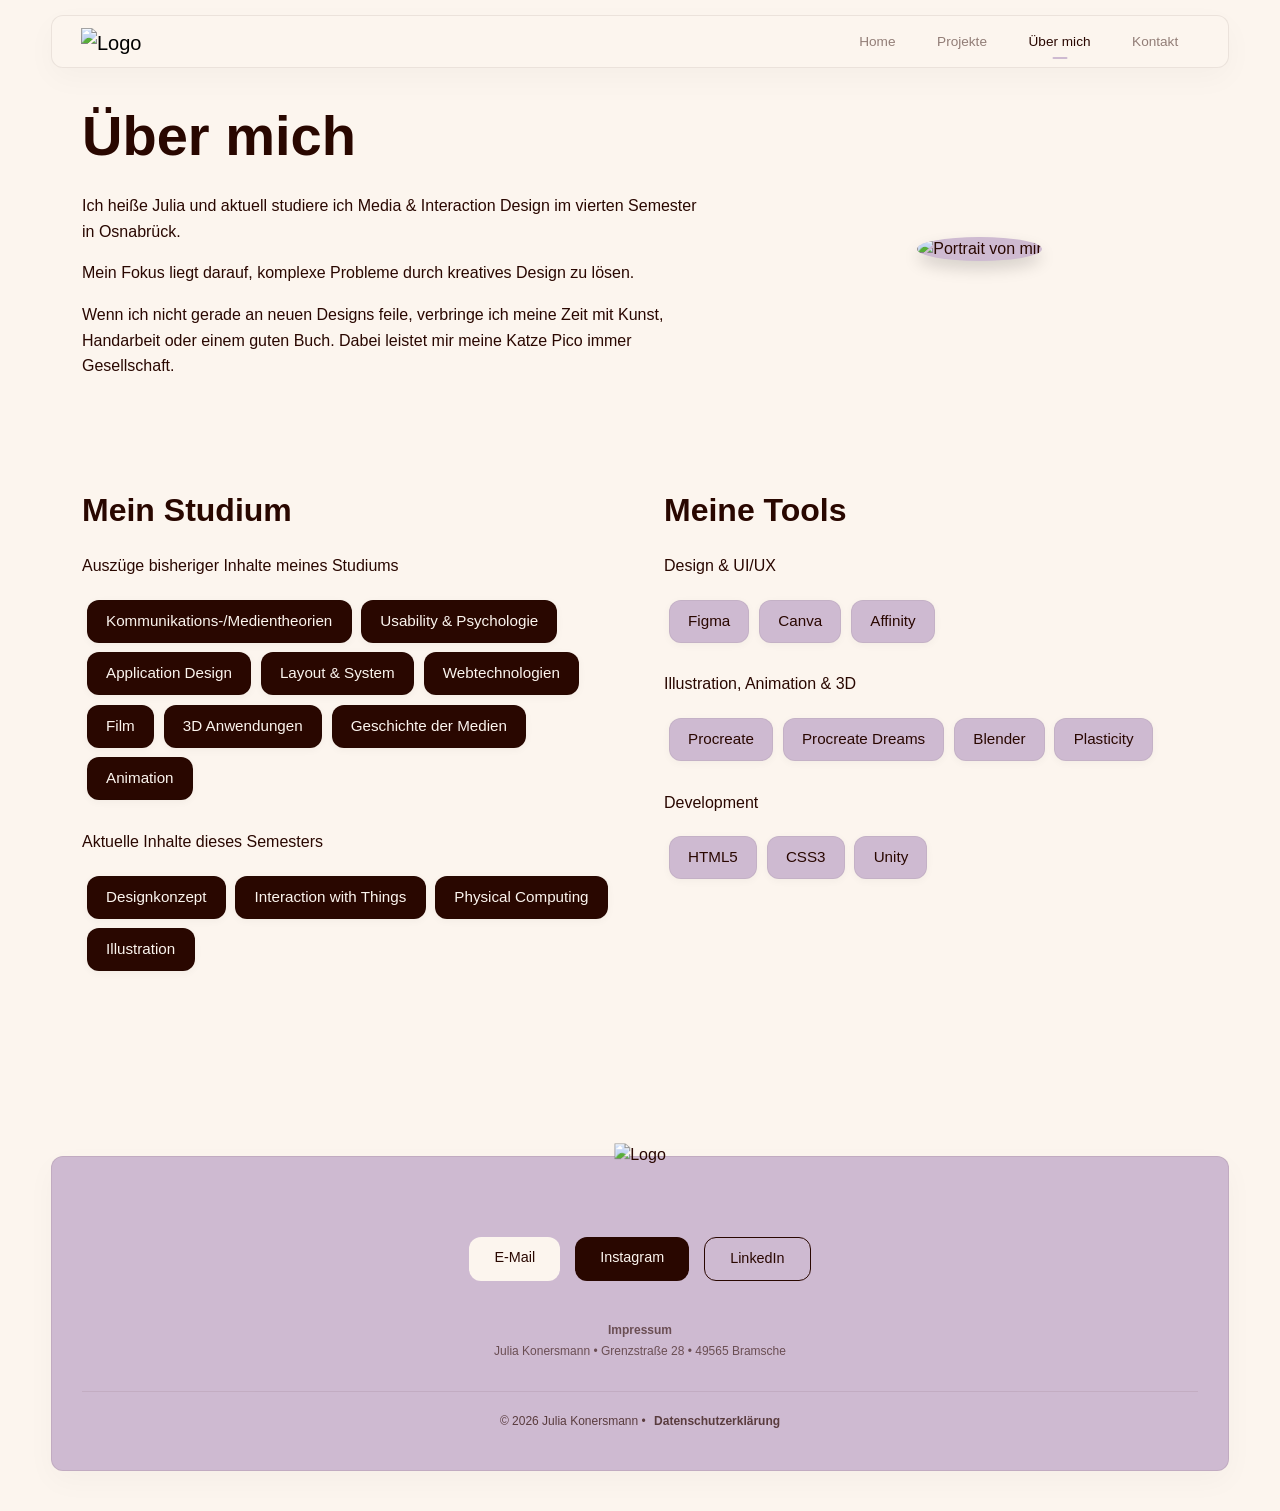
==== about.html @ 4ad44447 "Texte überarbeitet" ====
<!DOCTYPE html>
<html lang="de">

<head>
    <meta charset="UTF-8">
    <meta name="viewport" content="width=device-width, initial-scale=1.0">
    <title>Über mich</title>
    <link rel="icon" type="image/svg+xml" href="images/logo.svg">
    <link href="https://cdn.jsdelivr.net/npm/bootstrap@5.3.3/dist/css/bootstrap.min.css" rel="stylesheet">
    <link rel="stylesheet" href="css/styles.css">

</head>

<body>

    <nav class="navbar navbar-expand-lg fixed-top">
        <div class="container-fluid">
            <a class="navbar-brand" href="index.html">
                <img src="images/logo.svg" height="50" alt="Logo">
            </a>
            <button class="navbar-toggler" type="button" data-bs-toggle="collapse" data-bs-target="#navmenu">
                <span class="navbar-toggler-icon"></span>
            </button>
            <div class="collapse navbar-collapse" id="navmenu">
                <ul class="navbar-nav ms-auto">
                    <li class="nav-item"><a class="nav-link" href="index.html">Home</a></li>
                    <li class="nav-item"><a class="nav-link" href="projects.html">Projekte</a></li>
                    <li class="nav-item"><a class="nav-link active" href="about.html">Über mich</a></li>
                    <li class="nav-item"><a class="nav-link" href="contact.html">Kontakt</a></li>
                </ul>
            </div>
        </div>
    </nav>

    <section class="container py-5 mt-4">
        <div class="row align-items-center g-5">
            <div class="col-lg-7">
                <h1 class="display-4 mb-4">Über mich</h1>
                <p class="lead">Ich heiße Julia und aktuell studiere ich Media & Interaction Design im vierten Semester in Osnabrück.</p>
                <p class="lead">Mein Fokus liegt darauf, komplexe Probleme durch kreatives Design zu lösen.</p>
                <p class="lead">
                    Wenn ich nicht gerade an neuen Designs feile, verbringe ich meine Zeit mit Kunst,
                    Handarbeit oder einem guten Buch. Dabei leistet mir meine Katze Pico immer Gesellschaft.
                </p>
            </div>
            <div class="col-lg-5 text-center">
                <img src="images/profile-placeholder.jpg" alt="Portrait von mir" class="img-fluid rounded-circle shadow"
                    style="max-width: 300px; aspect-ratio: 1/1; object-fit: cover; background-color: #CEBAD1;">
            </div>
        </div>
    </section>

    <section class="container py-5 mb-5">
        <div class="row g-5">
            <div class="col-lg-6">
                <h2 class="mb-4">Mein Studium</h2>
                <div class="mb-4">
                    <p class="section-description">Auszüge bisheriger Inhalte meines Studiums</p>
                    <div class="d-flex flex-wrap">
                        <span class="study-badge">Kommunikations-/Medientheorien</span>
                        <span class="study-badge">Usability & Psychologie</span>
                        <span class="study-badge">Application Design</span>
                        <span class="study-badge">Layout & System</span>
                        <span class="study-badge">Webtechnologien</span>
                        <span class="study-badge">Film</span>
                        <span class="study-badge">3D Anwendungen</span>
                        <span class="study-badge">Geschichte der Medien</span>
                        <span class="study-badge">Animation</span>
                    </div>
                </div>

                <div class="mb-4">
                    <p class="section-description">Aktuelle Inhalte dieses Semesters</p>
                    <div class="d-flex flex-wrap">
                        <span class="study-badge">Designkonzept</span>
                        <span class="study-badge">Interaction with Things</span>
                        <span class="study-badge">Physical Computing</span>
                        <span class="study-badge">Illustration</span>
                    </div>
                </div>
            </div>

            <div class="col-lg-6">
                <h2 class="mb-4">Meine Tools</h2>
                <div class="mb-4">
                    <p class="section-description">Design & UI/UX</p>
                    <div class="d-flex flex-wrap">
                        <span class="tool-badge">Figma</span>
                        <span class="tool-badge">Canva</span>
                        <span class="tool-badge">Affinity</span>
                    </div>
                </div>

                <div class="mb-4">
                    <p class="section-description">Illustration, Animation & 3D</p>
                    <div class="d-flex flex-wrap">
                        <span class="tool-badge">Procreate</span>
                        <span class="tool-badge">Procreate Dreams</span>
                        <span class="tool-badge">Blender</span>
                        <span class="tool-badge">Plasticity</span>
                    </div>
                </div>

                <div class="mb-4">
                    <p class="section-description">Development</p>
                    <div class="d-flex flex-wrap">
                        <span class="tool-badge">HTML5</span>
                        <span class="tool-badge">CSS3</span>
                        <span class="tool-badge">Unity</span>
                    </div>
                </div>
            </div>

        </div>
    </section>

    <footer class="site-footer">
        <div class="container text-center">
            <div class="footer-logo-wrapper">
                <img src="images/logo.svg" class="footer-logo" alt="Logo">
            </div>

            <div class="footer-stamps justify-content-center">
                <a href="#" class="stamp-btn stamp-beige">E-Mail</a>
                <a href="#" class="stamp-btn stamp-dark">Instagram</a>
                <a href="#" class="stamp-btn stamp-outline">LinkedIn</a>
            </div>

            <div class="footer-mini-impressum">
                <p><strong>Impressum</strong></p>
                <p>Julia Konersmann • Grenzstraße 28 • 49565 Bramsche</p>
            </div>

            <div class="footer-info-bar">
                <div class="footer-copyright w-100">
                    © 2026 Julia Konersmann •
                    <a href="documents/datenschutzerklaerung.pdf" target="_blank" rel="noopener noreferrer">
                        Datenschutzerklärung
                    </a>
                </div>
            </div>
        </div>
    </footer>

    <script src="https://cdn.jsdelivr.net/npm/bootstrap@5.3.3/dist/js/bootstrap.bundle.min.js"></script>
</body>

</html>
---- css/styles.css ----
/* ==========================================================================
   PORTFOLIO JULIA - HAUPT-STYLESHEET
   ========================================================================== */

/* ==========================================================================
   1. SCHRIFTEN & UTILITIES
   ========================================================================== */

   @font-face {
    font-family: 'Inter';
    src: url("../fonts/Inter/Inter-VariableFont_opsz\,wght.ttf");
    font-display: swap;
}

@font-face {
    font-family: 'Super Fashion';
    src: url("../fonts/SuperFashion.ttf");
    font-display: swap;
}

.object-fit-cover {
    object-fit: cover;
}


/* ==========================================================================
   2. BASIS-EINSTELLUNGEN & RESET
   ========================================================================== */

html {
    overflow-y: scroll;
    overflow-x: hidden;
    width: 100%;
}

body {
    margin: 0;
    padding: 0;
    padding-top: 30px;
    font-family: 'Inter', sans-serif;
    background-color: #FCF5EE;
    color: #290700;
    font-weight: 500;
    min-height: 100vh;
    display: flex;
    flex-direction: column;
    overflow-x: hidden;
    width: 100%;
}


/* ==========================================================================
   3. TYPOGRAFIE
   ========================================================================== */

h1, h2, .display-3, .display-4, .hero-title,
.about-hero h1, .contact-hero h1, .projects-header h1 {
    font-family: 'Super Fashion', sans-serif;
    font-weight: 700;
    text-transform: none;
    margin-bottom: 1.5rem;
}

.about-hero h1, .contact-hero h1, .projects-header h1 {
    font-size: 3.5rem;
}

.hero-title {
    font-size: 4rem;
}

.hero-subtitle {
    margin-top: 1rem;
}

h3, h4, .card-title {
    font-family: 'Inter', sans-serif;
    font-weight: 700;
    margin-top: 1.5rem;
}

p, .nav-link {
    font-weight: 500;
    line-height: 1.6;
}

.lead, .section-description {
    font-size: 1rem;
    font-weight: 500;
    line-height: 1.6;
    color: #290700;
    margin-bottom: 1rem;
}

.insta-link {
    color: #290700;
    text-decoration: none;
    font-weight: 700;
    border-bottom: 2px solid #CEBAD1;
    transition: all 0.3s ease;
}


/* ==========================================================================
   4. NAVIGATION (NAVBAR)
   ========================================================================== */

.navbar {
    padding-top: 15px;
    background: none !important;
}

.navbar .container-fluid {
    max-width: 92%;
    background-color: #FCF5EE;
    backdrop-filter: blur(20px);
    -webkit-backdrop-filter: blur(20px);
    border-radius: 12px;
    padding: 0.3rem 1.8rem;
    border: 1px solid rgba(41, 7, 0, 0.08);
    box-shadow: 0 10px 30px rgba(0, 0, 0, 0.03);
}

.navbar-nav .nav-link {
    font-size: 0.85rem;
    color: #290700 !important;
    opacity: 0.5;
    margin: 0 0.8rem;
    position: relative;
    transition: opacity 0.3s ease;
}

.navbar-nav .nav-link::after {
    content: '';
    position: absolute;
    bottom: 2px;
    left: 50%;
    width: 0;
    height: 2px;
    background-color: #CEBAD1;
    transition: all 0.3s ease;
    transform: translateX(-50%);
    border-radius: 10px;
}

.navbar .nav-link:hover::after,
.navbar .nav-link.active::after {
    width: 15px;
}

.navbar .nav-link:hover,
.navbar .nav-link.active {
    opacity: 1;
}

.navbar-brand img {
    height: 38px;
    width: auto;
    transition: transform 0.4s cubic-bezier(0.175, 0.885, 0.32, 1.275);
}

.navbar-brand:hover img {
    transform: scale(1.1) rotate(-5deg);
}


/* ==========================================================================
   5. LAYOUT-BEREICHE (HERO & SECTIONS)
   ========================================================================== */

.hero, .about-hero, .contact-hero {
    min-height: 100vh;
    padding-top: 100px;
    display: flex;
    justify-content: center;
    align-items: center;
    margin: 0;
    padding: 0;
}

.hero .container, .about-hero .container, .contact-hero .container {
    width: 100%;
    max-width: 1200px;
    padding: 0 20px;
    text-align: center;
}

.hero-vertical-layout {
    min-height: 100vh;
    background-color: #FCF5EE;
    display: flex;
    flex-direction: column;
}

.hero-video-contain {
    width: 100%;
    height: auto;
    max-height: 70vh;
    object-fit: contain;
    border-radius: 20px;
    display: block;
    background-color: #FCF5EE;
}

.hero-animation {
    width: 100%;
    height: auto;
    margin: 2rem auto 0 auto;
    background-color: #FCF5EE;
}

.slide-in-right-delayed {
    padding-bottom: 20px;
}


/* ==========================================================================
   6. KOMPONENTEN & UNIFORMES PROJEKT-GALERIE-SYSTEM
   ========================================================================== */

/* Projekt-Karten (Übersicht) */
.project-card {
    height: 100%;
    display: flex;
    flex-direction: column;
    background-color: #CEBAD1;
    color: #290700;
    transition: transform 0.3s ease;
    border: none;
    box-shadow: 0 10px 30px rgba(0, 0, 0, 0.05);
    overflow: hidden;
    position: relative;
    border-radius: 12px;
}

.project-card:hover {
    transform: translateY(-10px);
}

.card-image-wrapper {
    position: relative;
    width: 100%;
    padding-top: 0;
    overflow: hidden;
}

.card-image-wrapper img {
    position: absolute;
    top: 0; left: 0; width: 100%; height: 100%;
    object-fit: cover;
    transition: opacity 0.5s ease-in-out;
}

.image-final { z-index: 2; opacity: 1; }
.image-sketch { z-index: 1; }
.project-card:hover .image-final { opacity: 0; }

.stretched-link::after {
    position: absolute;
    top: 0; right: 0; bottom: 0; left: 0;
    z-index: 10;
    content: "";
}

/* Badges / Stempel */
.tool-badge, .study-badge {
    font-size: 0.95rem;
    font-weight: 500;
    padding: 0.6em 1.2em;
    margin: 0.3rem;
    display: inline-block;
    border-radius: 12px;
    border: 1px solid rgba(0, 0, 0, 0.05);
    box-shadow: 0 2px 8px rgba(0, 0, 0, 0.04);
    text-decoration: none;
}

.tool-badge { background-color: #CEBAD1; color: #290700; }
.study-badge { background-color: #290700; color: #FCF5EE; }

/* --- DAS UNUMSTÖSSLICHE PROJEKT-GALERIE-SYSTEM (550px Desktop) --- */
.project-detail-layout {
    background-color: #FCF5EE;
    min-height: 100vh;
}

@media (min-width: 992px) {
    .detail-gallery-row {
        height: 550px !important;
    }
    .detail-gallery-row .col-carousel,
    .detail-gallery-row .col-images {
        height: 100% !important;
    }
    .detail-gallery-container {
        height: 100% !important;
        width: 100%;
    }
    .side-image-stack {
        display: flex;
        flex-direction: column;
        height: 100% !important;
    }
    .side-image-stack .process-side-img {
        flex: 1 1 0%;
        height: 0; /* Erzwingt absolut perfektes 50/50-Splitting */
    }
}

/* Generelle Medien-Abdeckung innerhalb der Galerie */
.detail-gallery-container video,
.detail-gallery-container .carousel,
.detail-gallery-container .carousel-inner,
.detail-gallery-container .carousel-item,
.detail-gallery-container .carousel-item img,
.process-side-img img {
    width: 100% !important;
    height: 100% !important;
    object-fit: cover !important;
}

/* Karussell-Spezifika */
.carousel-indicators [data-bs-target] {
    width: 10px;
    height: 10px;
    border-radius: 50%;
    background-color: #fff;
    border: 1px solid rgba(0, 0, 0, 0.2);
    margin: 0 4px;
}

.carousel-control-prev, .carousel-control-next {
    width: 10%;
    opacity: 0.7;
    transition: opacity 0.2s ease-in-out;
}

.carousel-control-prev:hover, .carousel-control-next:hover {
    opacity: 1;
}

.carousel-control-prev-icon, .carousel-control-next-icon {
    width: 2.5rem;
    height: 2.5rem;
    filter: drop-shadow(0px 2px 5px rgba(0, 0, 0, 0.6)) drop-shadow(0px 1px 2px rgba(0, 0, 0, 0.8));
}

#designCarousel .carousel-inner {
    background-image: url("../images/readingBackground.png");
    background-size: cover;
    background-position: center;
    background-repeat: no-repeat;
    background-color: transparent;
}

#carouselTextDisplay {
    transition: opacity 0.3s ease-in-out;
    min-height: 80px;
    color: #290700;
    font-size: 1.1rem;
    line-height: 1.6;
}


/* ==========================================================================
   7. BENTO BOX GRID SYSTEM
   ========================================================================== */

.bento-grid {
    display: grid;
    grid-template-columns: repeat(4, 1fr);
    grid-auto-rows: 280px;
    gap: 1.5rem;
    grid-auto-flow: dense;
}

.bento-item .project-card {
    height: 100%;
    display: flex;
    flex-direction: column;
}

.bento-item .card-body {
    flex: 0 0 75px !important;
    padding: 8px 15px !important;
    display: flex;
    flex-direction: column;
    justify-content: center;
    background-color: #CEBAD1;
    overflow: hidden;
}

.bento-item .card-title {
    font-family: 'Inter', sans-serif;
    font-weight: 700;
    font-size: 0.95rem;
    color: #290700;
    margin: 0 !important;
    line-height: 1.2;
}

.bento-item .card-text {
    font-family: 'Inter', sans-serif;
    font-size: 0.85rem !important;
    font-weight: 500 !important;
    line-height: 1.2 !important;
    color: #290700 !important;
    margin: 0 !important;
    white-space: nowrap;
    overflow: hidden;
    text-overflow: ellipsis;
}

.bento-item .card-image-wrapper {
    padding-top: 0 !important;
    flex-grow: 1;
    position: relative;
    width: 100%;
}

.bento-item .card-image-wrapper img {
    position: absolute;
    top: 0; left: 0; width: 100%; height: 100%;
    object-fit: cover;
}

.bento-large { grid-column: span 2; grid-row: span 2; }
.bento-wide  { grid-column: span 2; grid-row: span 1; }
.bento-tall  { grid-column: span 1; grid-row: span 2; }

.bento-pattern {
    background-color: transparent;
    background-image: url('../images/doodlesLines.png');
    background-attachment: scroll;
    background-size: 800px auto;
    background-repeat: no-repeat;
    border-radius: 12px;
    border: none !important;
}

.box-top    { background-position: top center; }
.box-middle { background-position: center center; }
.box-bottom { background-position: bottom center; }

.pixel-art-img {
    image-rendering: pixelated;
    image-rendering: crisp-edges;
}


/* ==========================================================================
   8. FOOTER
   ========================================================================== */

.site-footer {
    width: 92%;
    margin: 60px auto 40px auto;
    background-color: #CEBAD1;
    padding: 80px 0 40px;
    color: #290700;
    border-radius: 12px;
    border: 1px solid rgba(41, 7, 0, 0.08);
    box-shadow: 0 10px 30px rgba(0, 0, 0, 0.03);
    position: relative;
    display: block;
}

.footer-logo-wrapper {
    position: absolute;
    top: 0; left: 50%;
    transform: translate(-50%, -60%);
    z-index: 10;
}

.footer-logo {
    height: 70px;
    width: auto;
    transition: transform 0.4s cubic-bezier(0.175, 0.885, 0.32, 1.275);
    will-change: transform;
}

.footer-logo:hover {
    transform: scale(1.1) rotate(-5deg);
}

.footer-tagline {
    font-weight: 600;
    opacity: 0.6;
    margin-bottom: 40px;
}

.footer-stamps {
    display: flex;
    justify-content: center;
    gap: 15px;
    margin-bottom: 40px;
}

.stamp-btn {
    padding: 10px 25px;
    font-weight: 500;
    text-decoration: none;
    font-size: 0.9rem;
    transition: transform 0.3s ease;
    border-radius: 12px;
}

.stamp-btn:hover { transform: translateY(-3px); }
.stamp-beige { background-color: #FCF5EE; color: #290700; }
.stamp-dark { background-color: #290700; color: #FCF5EE; }
.stamp-outline { border: 1.5px solid #290700; color: #290700; }

.footer-mini-impressum {
    font-size: 0.75rem;
    opacity: 0.6;
    margin-bottom: 30px;
    line-height: 1.4;
}

.footer-mini-impressum p { margin-bottom: 2px; }

.footer-info-bar {
    border-top: 1px solid rgba(41, 7, 0, 0.1);
    padding-top: 20px;
    font-size: 0.75rem;
    opacity: 0.7;
    display: flex;
    justify-content: center;
}

.footer-info-bar a { color: #290700; text-decoration: none; font-weight: 600; margin-left: 5px; }
.footer-info-bar a:hover { text-decoration: underline; }


/* ==========================================================================
   9. ANIMATIONEN & KEYFRAMES
   ========================================================================== */

.slide-in-left { animation: slideInLeft 1.2s cubic-bezier(0.16, 1, 0.3, 1) 0.2s both; }
.slide-in-right-delayed { animation: slideInRight 1.2s cubic-bezier(0.16, 1, 0.3, 1) 0.8s both; }

@keyframes slideInLeft {
    0% { transform: translateX(-30px); opacity: 0; }
    100% { transform: translateX(0); opacity: 1; }
}

@keyframes slideInRight {
    0% { transform: translateX(30px); opacity: 0; }
    100% { transform: translateX(0); opacity: 1; }
}

.status-dot {
    width: 8px; height: 8px;
    background-color: #28a745;
    border-radius: 50%;
    display: inline-block;
    margin-right: 5px;
    animation: pulse 2s infinite;
}

@keyframes pulse {
    0% { transform: scale(0.95); box-shadow: 0 0 0 0 rgba(40, 167, 69, 0.5); }
    70% { transform: scale(1); box-shadow: 0 0 0 5px rgba(40, 167, 69, 0); }
    100% { transform: scale(0.95); box-shadow: 0 0 0 0 rgba(40, 167, 69, 0); }
}


/* ==========================================================================
   10. RESPONSIVE DESIGN (MEDIA QUERIES)
   ========================================================================== */

/* --- TABLETS & KLEINE BILDSCHIRME (max-width: 991px) --- */
@media (max-width: 991px) {
    .navbar-toggler { border: none; }
    .navbar-toggler:focus { box-shadow: none; }
    .navbar-nav { margin-top: 10px; }
    .navbar-nav .nav-link { text-align: left; }
    .navbar-nav .nav-link::after { left: 0; transform: none; }

    .hero-video-contain { max-height: 45vh; margin-bottom: 2rem; }
    .slide-in-right-delayed { padding-bottom: 0; }

    /* Responsiver Reset für das Galerie-System */
    .detail-gallery-row { height: auto !important; }
    .detail-gallery-container { height: 380px !important; }
    .side-image-stack { display: flex; flex-direction: column; gap: 1.5rem !important; }
    .process-side-img { height: 260px !important; width: 100%; }

    .bento-grid { grid-template-columns: repeat(2, 1fr); grid-auto-rows: 250px; gap: 1rem; }
    .bento-wide { grid-column: span 2; }
}

/* --- SMARTPHONES (max-width: 767px) --- */
@media (max-width: 767px) {
    
    /* Setzt den Spaltenabstand (Gutter) global auf Handys runter, 
       sodass der Text automatisch viel mehr Platz nach außen hat */
    .row { 
        --bs-gutter-x: 1rem; 
        margin-left: calc(-0.5 * var(--bs-gutter-x));
        margin-right: calc(-0.5 * var(--bs-gutter-x));
    }
    
    /* Erhöht die Spezifität durch das "body", um den Rand des Containers 
       ohne !important von 15px auf knackige 12px zu verringern */
    body .container, 
    body .container-fluid { 
        max-width: 100vw; 
        padding-left: 12px; 
        padding-right: 12px; 
    }

    .hero-vertical-layout .container { overflow: hidden; }
    .hero-video-contain { max-height: 40vh; margin-bottom: 1rem; }
    .video-hero-wrapper-tight { width: 100%; }

    .bento-grid { grid-template-columns: 1fr; grid-auto-rows: auto; gap: 1.5rem; width: 100%; }
    .bento-large, .bento-wide, .bento-tall { grid-column: span 1 !important; grid-row: auto !important; }
    .bento-item { height: auto !important; min-height: auto !important; }
    .bento-item .project-card { height: auto; }
    
    .bento-item .card-image-wrapper { padding-top: 0 !important; height: 250px !important; position: relative; width: 100%; }
    .bento-item .card-body { flex: none !important; height: auto !important; padding: 15px 15px 20px 15px !important; }
    .bento-item .card-text { white-space: normal; overflow: visible; }
    .bento-pattern { height: 150px !important; background-size: cover; }
    .bento-doodle { height: 200px !important; min-height: 200px; }

    p, h1, h2, h3, h4, h5, a, span { word-break: break-word; hyphens: auto; }
}
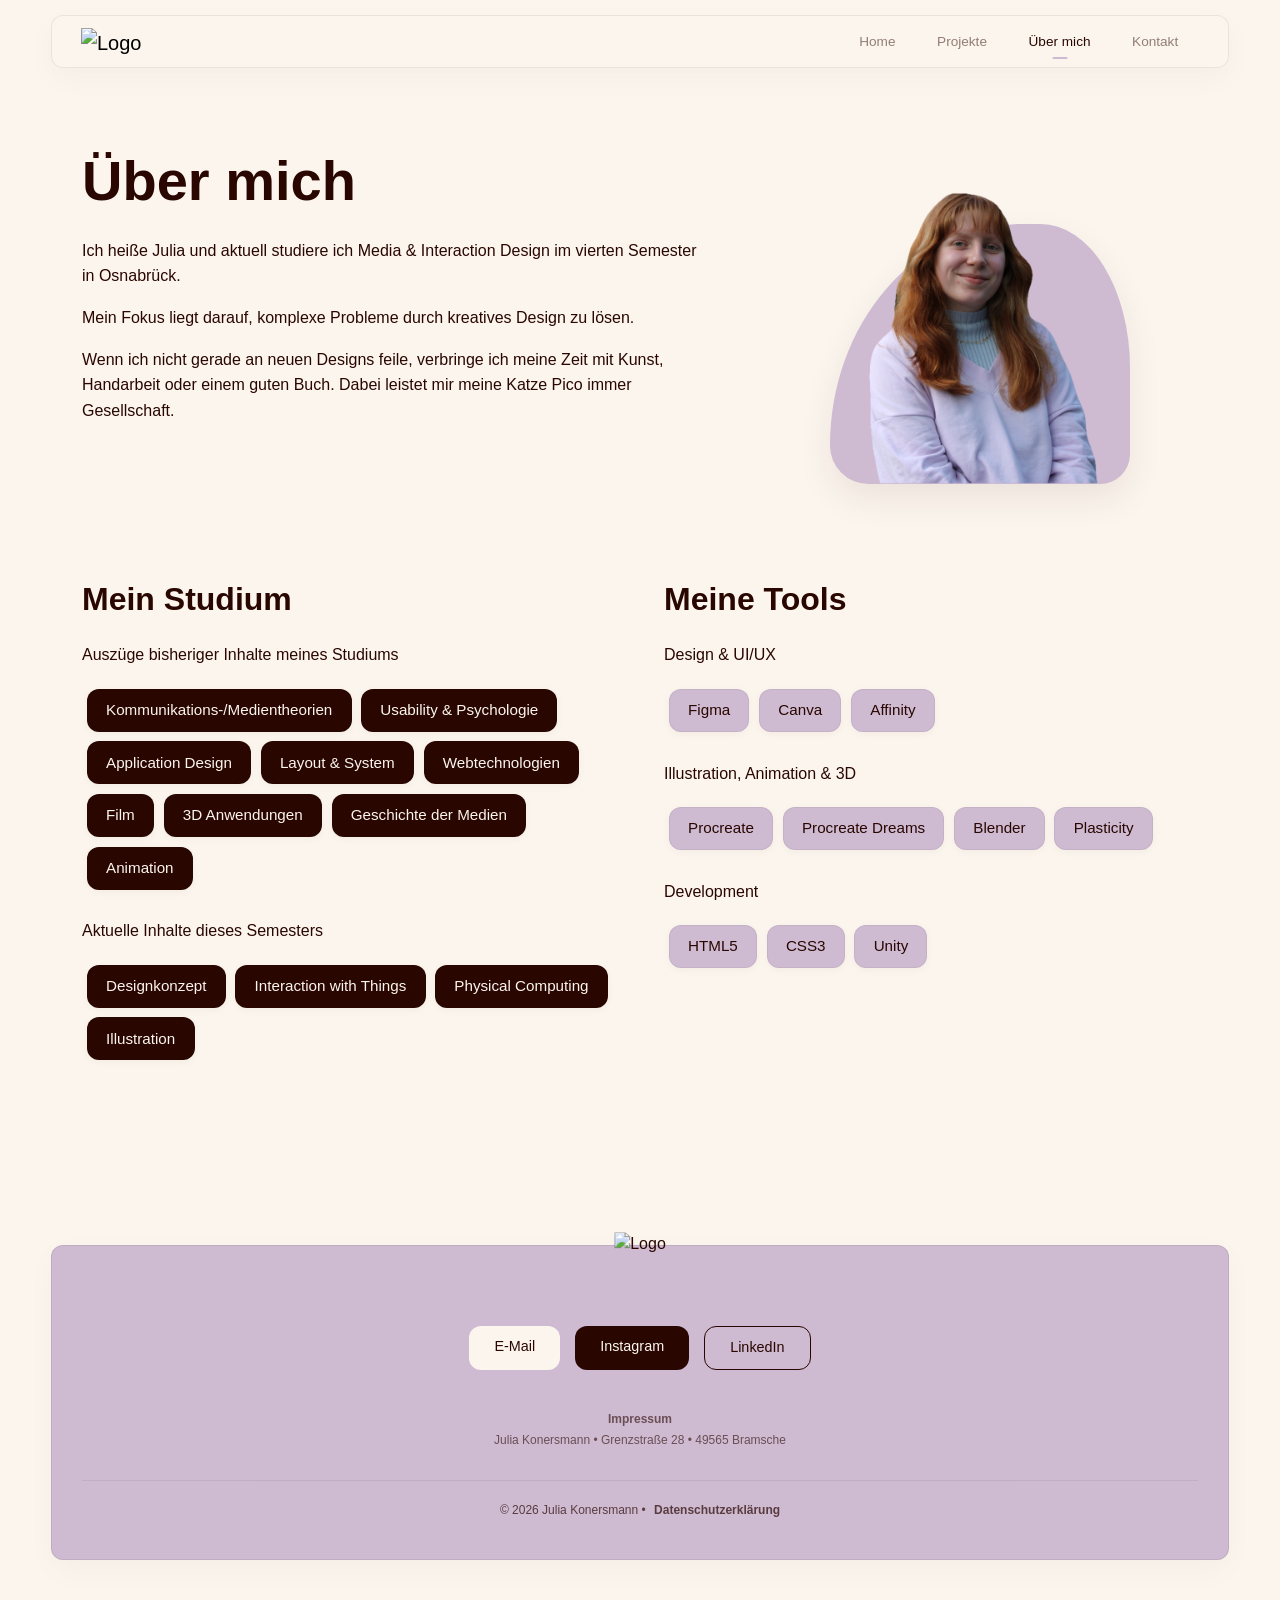
==== commit e20eb61a: "portrait eingefügt" ====
--- a/about.html
+++ b/about.html
@@ -36,16 +36,20 @@
         <div class="row align-items-center g-5">
             <div class="col-lg-7">
                 <h1 class="display-4 mb-4">Über mich</h1>
-                <p class="lead">Ich heiße Julia und aktuell studiere ich Media & Interaction Design im vierten Semester in Osnabrück.</p>
+                <p class="lead">Ich heiße Julia und aktuell studiere ich Media & Interaction Design im vierten Semester
+                    in Osnabrück.</p>
                 <p class="lead">Mein Fokus liegt darauf, komplexe Probleme durch kreatives Design zu lösen.</p>
                 <p class="lead">
                     Wenn ich nicht gerade an neuen Designs feile, verbringe ich meine Zeit mit Kunst,
                     Handarbeit oder einem guten Buch. Dabei leistet mir meine Katze Pico immer Gesellschaft.
                 </p>
             </div>
-            <div class="col-lg-5 text-center">
-                <img src="images/profile-placeholder.jpg" alt="Portrait von mir" class="img-fluid rounded-circle shadow"
-                    style="max-width: 300px; aspect-ratio: 1/1; object-fit: cover; background-color: #CEBAD1;">
+
+            <div class="col-lg-5 d-flex justify-content-center align-items-end">
+                <div class="about-portrait-popout">
+                    <img src="images/portrait02.png" alt="Portrait Hover" class="portrait-hover">
+                    <img src="images/portrait01.png" alt="Portrait Default" class="portrait-default">
+                </div>
             </div>
         </div>
     </section>
--- a/css/styles.css
+++ b/css/styles.css
@@ -285,12 +285,10 @@
 }
 
 @media (min-width: 992px) {
-    .detail-gallery-row {
-        height: 550px !important;
-    }
+    /* ÄNDERUNG: Die feste Höhe wird von der Row auf die Spalten übertragen */
     .detail-gallery-row .col-carousel,
     .detail-gallery-row .col-images {
-        height: 100% !important;
+        height: 550px !important;
     }
     .detail-gallery-container {
         height: 100% !important;
@@ -361,6 +359,82 @@
     line-height: 1.6;
 }
 
+/* ==========================================================================
+   PORTRAIT POP-OUT SYSTEM (PERFECT FLAT BASE + CIRCULAR CORNERS)
+   ========================================================================== */
+
+   .about-portrait-popout {
+    position: relative;
+    width: 300px;
+    height: 350px;
+    margin-top: 2rem;
+}
+
+/* Der lila Hintergrund: Unten bombenfest gerade, Ecken perfekt rund */
+.about-portrait-popout::before {
+    content: '';
+    position: absolute;
+    bottom: 0; /* Sitzt wieder exakt auf der Grundlinie */
+    left: 0;
+    width: 100%;
+    height: 260px;
+    background-color: #CEBAD1;
+    
+    /* DIE MAGIE: Die oberen Werte nutzen % für den organischen Wave-Look.
+       Die unteren Ecken nutzen feste Pixel (35px / 45px), die vor und nach dem / GLEICH sind.
+       Das garantiert einen absolut knickfreien Übergang in die gerade Unterkante!
+    */
+    /* Syntax: oben-links oben-rechts unten-rechts unten-links */
+    border-radius: 75% 35% 35px 45px / 100% 65% 35px 45px;
+    
+    z-index: 1;
+    box-shadow: 0 15px 35px rgba(41, 7, 0, 0.08);
+    
+    /* Flüssiger Übergang für den Formwechsel */
+    transition: border-radius 0.6s cubic-bezier(0.34, 1.56, 0.64, 1);
+}
+
+/* Bild-Styling: Steht stabil auf der geraden Unterkante */
+.about-portrait-popout img {
+    position: absolute;
+    bottom: 0;
+    left: 0;
+    width: 100%;
+    height: 100%;
+    object-fit: contain;
+    object-position: bottom center;
+    z-index: 2;
+    /* Instant-Wechsel ohne Verlauf */
+}
+
+/* Sichtbarkeiten */
+.portrait-default {
+    z-index: 4;
+    opacity: 1;
+}
+
+.portrait-hover {
+    z-index: 3;
+    opacity: 0;
+}
+
+/* --- HOVER EFFEKTE --- */
+
+/* Bilder wechseln blitzartig */
+.about-portrait-popout:hover .portrait-default {
+    opacity: 0;
+}
+
+.about-portrait-popout:hover .portrait-hover {
+    opacity: 1;
+}
+
+/* Beim Hovern morpht die Form, bleibt unten aber perfekt sauber und flach */
+.about-portrait-popout:hover::before {
+    /* Die oberen Wellen spiegeln sich, die unteren runden Ecken tauschen weich die Plätze */
+    border-radius: 35% 75% 45px 35px / 65% 100% 45px 35px;
+    box-shadow: 0 15px 40px rgba(41, 7, 0, 0.1); 
+}
 
 /* ==========================================================================
    7. BENTO BOX GRID SYSTEM
@@ -626,4 +700,5 @@
     .bento-doodle { height: 200px !important; min-height: 200px; }
 
     p, h1, h2, h3, h4, h5, a, span { word-break: break-word; hyphens: auto; }
-}+}
+
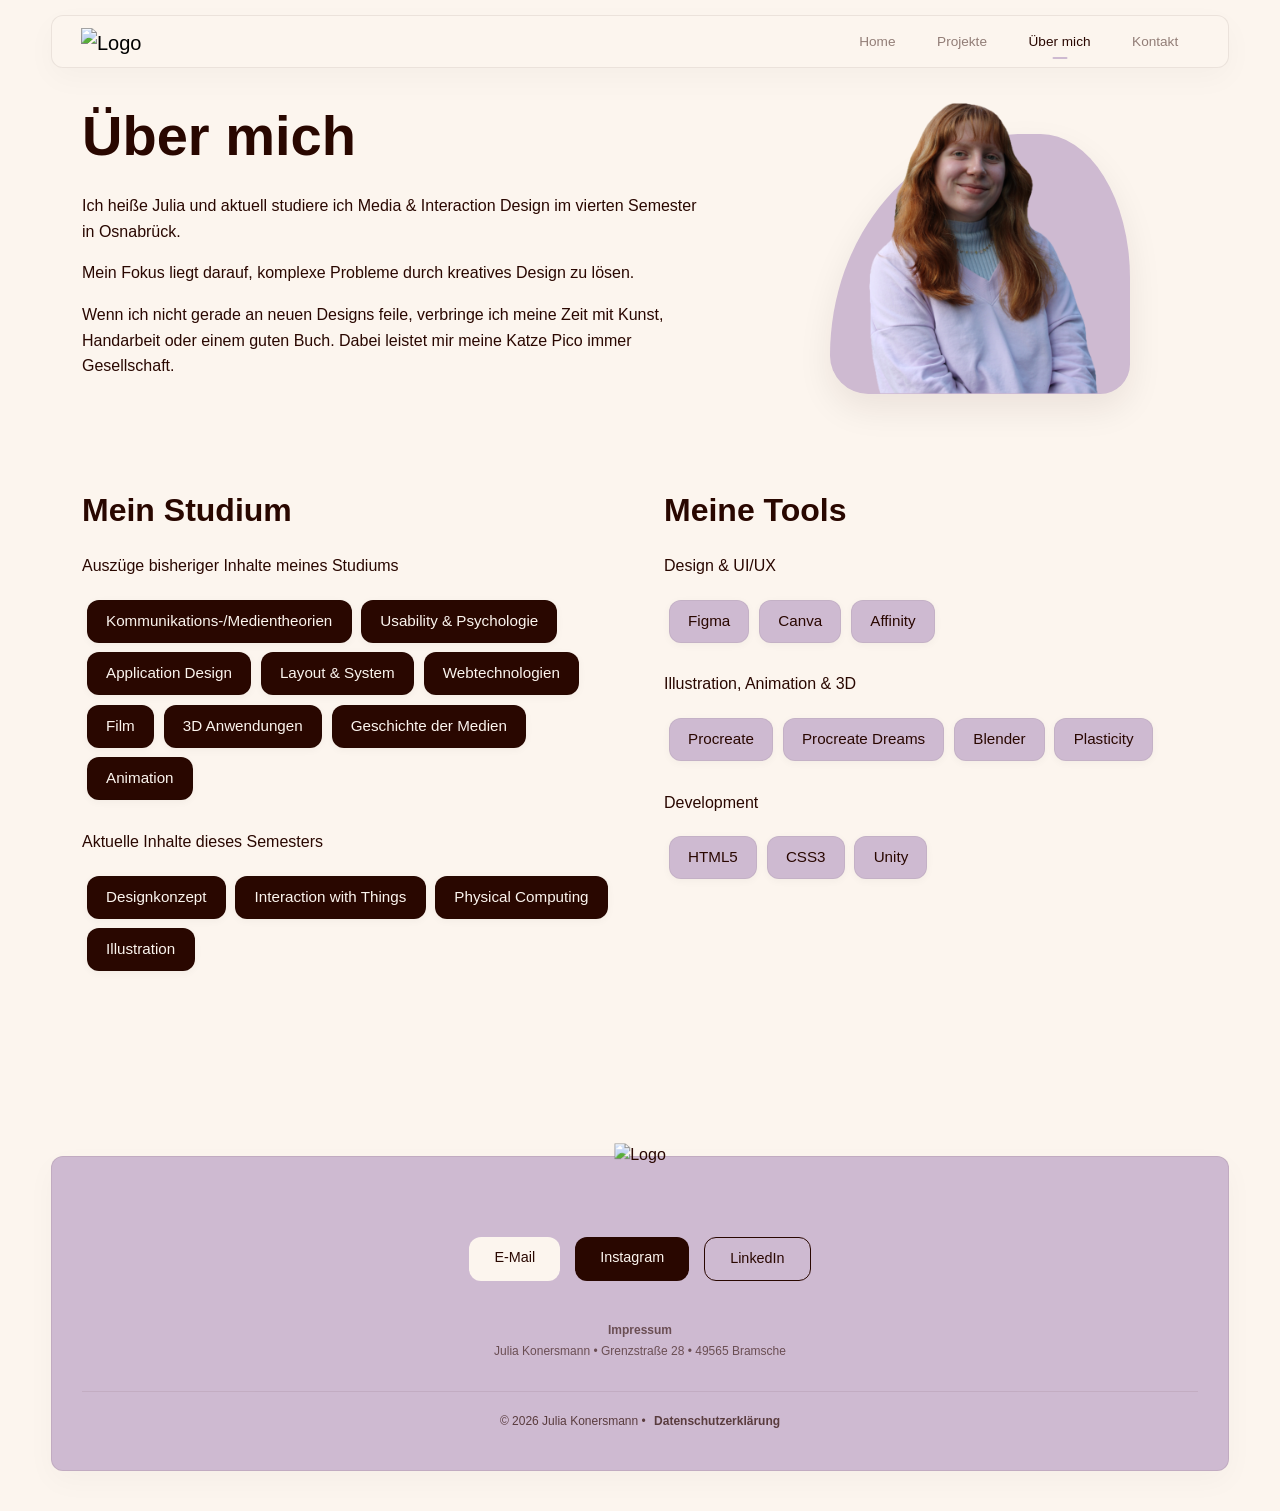
==== commit c0d3688c: "kommentare cleared" ====
--- a/about.html
+++ b/about.html
@@ -34,7 +34,8 @@
 
     <section class="container py-5 mt-4">
         <div class="row align-items-center g-5">
-            <div class="col-lg-7">
+
+            <div class="col-lg-7 align-self-start">
                 <h1 class="display-4 mb-4">Über mich</h1>
                 <p class="lead">Ich heiße Julia und aktuell studiere ich Media & Interaction Design im vierten Semester
                     in Osnabrück.</p>
@@ -51,6 +52,7 @@
                     <img src="images/portrait01.png" alt="Portrait Default" class="portrait-default">
                 </div>
             </div>
+
         </div>
     </section>
 
--- a/css/styles.css
+++ b/css/styles.css
@@ -344,11 +344,15 @@
 }
 
 #designCarousel .carousel-inner {
+    background-image: none;
+    background-color: transparent;
+}
+
+#designCarousel.bookivation-bg .carousel-inner {
     background-image: url("../images/readingBackground.png");
     background-size: cover;
     background-position: center;
     background-repeat: no-repeat;
-    background-color: transparent;
 }
 
 #carouselTextDisplay {
@@ -360,54 +364,52 @@
 }
 
 /* ==========================================================================
-   PORTRAIT POP-OUT SYSTEM (PERFECT FLAT BASE + CIRCULAR CORNERS)
+   PORTRAIT POP-OUT SYSTEM (ZERO-GRAVITY LAYOUT)
    ========================================================================== */
 
    .about-portrait-popout {
     position: relative;
     width: 300px;
-    height: 350px;
+    /* HIER DIE RETTUNG: Nur noch 260px strukturelle Höhe (Größe des lila Blobs).
+       Dadurch wird kein Platz mehr nach oben hin für den Text blockiert! */
+    height: 260px; 
     margin-top: 2rem;
 }
 
-/* Der lila Hintergrund: Unten bombenfest gerade, Ecken perfekt rund */
+/* Der lila Hintergrund füllt jetzt einfach zu 100% den Container aus */
 .about-portrait-popout::before {
     content: '';
     position: absolute;
-    bottom: 0; /* Sitzt wieder exakt auf der Grundlinie */
+    top: 0;
     left: 0;
     width: 100%;
-    height: 260px;
+    height: 100%; /* Nutzt die 260px perfekt aus */
     background-color: #CEBAD1;
     
-    /* DIE MAGIE: Die oberen Werte nutzen % für den organischen Wave-Look.
-       Die unteren Ecken nutzen feste Pixel (35px / 45px), die vor und nach dem / GLEICH sind.
-       Das garantiert einen absolut knickfreien Übergang in die gerade Unterkante!
-    */
-    /* Syntax: oben-links oben-rechts unten-rechts unten-links */
+    /* Perfekt runde Ecken an der Unterkante */
     border-radius: 75% 35% 35px 45px / 100% 65% 35px 45px;
     
     z-index: 1;
     box-shadow: 0 15px 35px rgba(41, 7, 0, 0.08);
-    
-    /* Flüssiger Übergang für den Formwechsel */
     transition: border-radius 0.6s cubic-bezier(0.34, 1.56, 0.64, 1);
 }
 
-/* Bild-Styling: Steht stabil auf der geraden Unterkante */
+/* Bild-Styling: Das Bild darf nun offiziell nach oben "ausbrechen" */
 .about-portrait-popout img {
     position: absolute;
     bottom: 0;
     left: 0;
     width: 100%;
-    height: 100%;
+    /* Das Bild behält seine volle Höhe von 350px. Da es absolut positioniert ist, 
+       nimmt der Kopf oben keinen Platz im Layout weg (0px Auswirkung auf den Text!) */
+    height: 350px; 
     object-fit: contain;
     object-position: bottom center;
     z-index: 2;
-    /* Instant-Wechsel ohne Verlauf */
-}
-
-/* Sichtbarkeiten */
+}
+
+/* --- AB HIER BLEIBT ALLES GLEICH --- */
+
 .portrait-default {
     z-index: 4;
     opacity: 1;
@@ -420,7 +422,6 @@
 
 /* --- HOVER EFFEKTE --- */
 
-/* Bilder wechseln blitzartig */
 .about-portrait-popout:hover .portrait-default {
     opacity: 0;
 }
@@ -429,9 +430,7 @@
     opacity: 1;
 }
 
-/* Beim Hovern morpht die Form, bleibt unten aber perfekt sauber und flach */
 .about-portrait-popout:hover::before {
-    /* Die oberen Wellen spiegeln sich, die unteren runden Ecken tauschen weich die Plätze */
     border-radius: 35% 75% 45px 35px / 65% 100% 45px 35px;
     box-shadow: 0 15px 40px rgba(41, 7, 0, 0.1); 
 }
